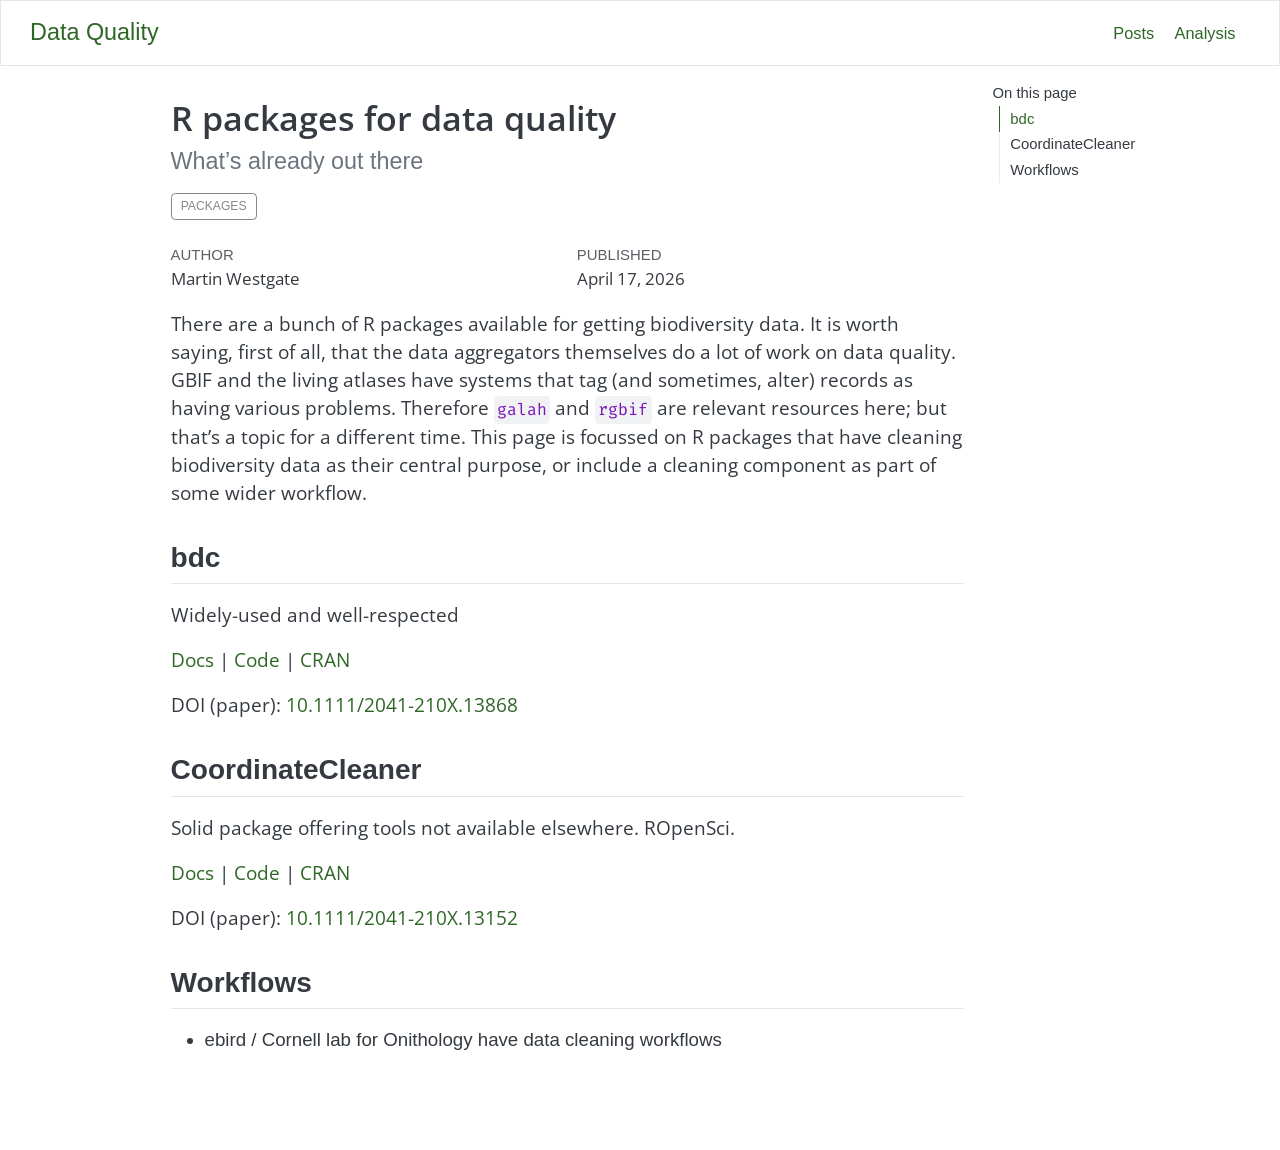
==== analysis/data-quality-r-packages/index.html @ 244849a9 "Built site for gh-pages" ====
<!DOCTYPE html>
<html xmlns="http://www.w3.org/1999/xhtml" lang="en" xml:lang="en"><head>

<meta charset="utf-8">
<meta name="generator" content="quarto-1.8.27">

<meta name="viewport" content="width=device-width, initial-scale=1.0, user-scalable=yes">

<meta name="author" content="Martin Westgate">
<meta name="dcterms.date" content="2026-04-17">

<title>R packages for data quality – Data Quality</title>
<style>
code{white-space: pre-wrap;}
span.smallcaps{font-variant: small-caps;}
div.columns{display: flex; gap: min(4vw, 1.5em);}
div.column{flex: auto; overflow-x: auto;}
div.hanging-indent{margin-left: 1.5em; text-indent: -1.5em;}
ul.task-list{list-style: none;}
ul.task-list li input[type="checkbox"] {
  width: 0.8em;
  margin: 0 0.8em 0.2em -1em; /* quarto-specific, see https://github.com/quarto-dev/quarto-cli/issues/4556 */ 
  vertical-align: middle;
}
</style>


<script src="../../site_libs/quarto-nav/quarto-nav.js"></script>
<script src="../../site_libs/quarto-nav/headroom.min.js"></script>
<script src="../../site_libs/clipboard/clipboard.min.js"></script>
<script src="../../site_libs/quarto-search/autocomplete.umd.js"></script>
<script src="../../site_libs/quarto-search/fuse.min.js"></script>
<script src="../../site_libs/quarto-search/quarto-search.js"></script>
<meta name="quarto:offset" content="../../">
<script src="../../site_libs/quarto-html/quarto.js" type="module"></script>
<script src="../../site_libs/quarto-html/tabsets/tabsets.js" type="module"></script>
<script src="../../site_libs/quarto-html/axe/axe-check.js" type="module"></script>
<script src="../../site_libs/quarto-html/popper.min.js"></script>
<script src="../../site_libs/quarto-html/tippy.umd.min.js"></script>
<script src="../../site_libs/quarto-html/anchor.min.js"></script>
<link href="../../site_libs/quarto-html/tippy.css" rel="stylesheet">
<link href="../../site_libs/quarto-html/quarto-syntax-highlighting-bdb51831f1e52aa75bd12c65dd591e3c.css" rel="stylesheet" id="quarto-text-highlighting-styles">
<script src="../../site_libs/bootstrap/bootstrap.min.js"></script>
<link href="../../site_libs/bootstrap/bootstrap-icons.css" rel="stylesheet">
<link href="../../site_libs/bootstrap/bootstrap-bdddb08377737889badc0b34869fa005.min.css" rel="stylesheet" append-hash="true" id="quarto-bootstrap" data-mode="light">
<script id="quarto-search-options" type="application/json">{
  "location": "navbar",
  "copy-button": false,
  "collapse-after": 3,
  "panel-placement": "end",
  "type": "overlay",
  "limit": 50,
  "keyboard-shortcut": [
    "f",
    "/",
    "s"
  ],
  "show-item-context": false,
  "language": {
    "search-no-results-text": "No results",
    "search-matching-documents-text": "matching documents",
    "search-copy-link-title": "Copy link to search",
    "search-hide-matches-text": "Hide additional matches",
    "search-more-match-text": "more match in this document",
    "search-more-matches-text": "more matches in this document",
    "search-clear-button-title": "Clear",
    "search-text-placeholder": "",
    "search-detached-cancel-button-title": "Cancel",
    "search-submit-button-title": "Submit",
    "search-label": "Search"
  }
}</script>


<link rel="stylesheet" href="../../styles.css">
</head>

<body class="nav-fixed quarto-light">

<div id="quarto-search-results"></div>
  <header id="quarto-header" class="headroom fixed-top">
    <nav class="navbar navbar-expand-lg " data-bs-theme="dark">
      <div class="navbar-container container-fluid">
      <div class="navbar-brand-container mx-auto">
    <a class="navbar-brand" href="../../index.html">
    <span class="navbar-title">Data Quality</span>
    </a>
  </div>
            <div id="quarto-search" class="" title="Search"></div>
          <button class="navbar-toggler" type="button" data-bs-toggle="collapse" data-bs-target="#navbarCollapse" aria-controls="navbarCollapse" role="menu" aria-expanded="false" aria-label="Toggle navigation" onclick="if (window.quartoToggleHeadroom) { window.quartoToggleHeadroom(); }">
  <span class="navbar-toggler-icon"></span>
</button>
          <div class="collapse navbar-collapse" id="navbarCollapse">
            <ul class="navbar-nav navbar-nav-scroll ms-auto">
  <li class="nav-item">
    <a class="nav-link" href="../../posts.html"> 
<span class="menu-text">Posts</span></a>
  </li>  
  <li class="nav-item">
    <a class="nav-link" href="../../analysis.html"> 
<span class="menu-text">Analysis</span></a>
  </li>  
</ul>
          </div> <!-- /navcollapse -->
            <div class="quarto-navbar-tools">
</div>
      </div> <!-- /container-fluid -->
    </nav>
</header>
<!-- content -->
<div id="quarto-content" class="quarto-container page-columns page-rows-contents page-layout-article page-navbar">
<!-- sidebar -->
<!-- margin-sidebar -->
    <div id="quarto-margin-sidebar" class="sidebar margin-sidebar">
        <nav id="TOC" role="doc-toc" class="toc-active">
    <h2 id="toc-title">On this page</h2>
   
  <ul>
  <li><a href="#bdc" id="toc-bdc" class="nav-link active" data-scroll-target="#bdc">bdc</a></li>
  <li><a href="#coordinatecleaner" id="toc-coordinatecleaner" class="nav-link" data-scroll-target="#coordinatecleaner">CoordinateCleaner</a></li>
  <li><a href="#workflows" id="toc-workflows" class="nav-link" data-scroll-target="#workflows">Workflows</a></li>
  </ul>
</nav>
    </div>
<!-- main -->
<main class="content" id="quarto-document-content">

<header id="title-block-header" class="quarto-title-block default">
<div class="quarto-title">
<h1 class="title">R packages for data quality</h1>
<p class="subtitle lead">What’s already out there</p>
  <div class="quarto-categories">
    <div class="quarto-category">packages</div>
  </div>
  </div>



<div class="quarto-title-meta">

    <div>
    <div class="quarto-title-meta-heading">Author</div>
    <div class="quarto-title-meta-contents">
             <p>Martin Westgate </p>
          </div>
  </div>
    
    <div>
    <div class="quarto-title-meta-heading">Published</div>
    <div class="quarto-title-meta-contents">
      <p class="date">April 17, 2026</p>
    </div>
  </div>
  
    
  </div>
  


</header>


<p>There are a bunch of R packages available for getting biodiversity data. It is worth saying, first of all, that the data aggregators themselves do a lot of work on data quality. GBIF and the living atlases have systems that tag (and sometimes, alter) records as having various problems. Therefore <code>galah</code> and <code>rgbif</code> are relevant resources here; but that’s a topic for a different time. This page is focussed on R packages that have cleaning biodiversity data as their central purpose, or include a cleaning component as part of some wider workflow.</p>
<section id="bdc" class="level2">
<h2 class="anchored" data-anchor-id="bdc">bdc</h2>
<p>Widely-used and well-respected</p>
<p><a href="https://brunobrr.github.io/bdc/index.html">Docs</a> | <a href="https://github.com/brunobrr/bdc/">Code</a> | <a href="https://cran.r-project.org/package=bdc">CRAN</a></p>
<p>DOI (paper): <a href="https://doi.org/10.1111/2041-210X.13868">10.1111/2041-210X.13868</a></p>
</section>
<section id="coordinatecleaner" class="level2">
<h2 class="anchored" data-anchor-id="coordinatecleaner">CoordinateCleaner</h2>
<p>Solid package offering tools not available elsewhere. ROpenSci.</p>
<p><a href="https://ropensci.github.io/CoordinateCleaner/index.html">Docs</a> | <a href="https://github.com/ropensci/CoordinateCleaner/">Code</a> | <a href="https://cloud.r-project.org/web/packages/CoordinateCleaner/index.html">CRAN</a></p>
<p>DOI (paper): <a href="https://doi.org/10.1111/2041-210X.13152">10.1111/2041-210X.13152</a></p>
</section>
<section id="workflows" class="level2">
<h2 class="anchored" data-anchor-id="workflows">Workflows</h2>
<ul>
<li>ebird / Cornell lab for Onithology have data cleaning workflows</li>
</ul>


</section>

</main> <!-- /main -->
<script id="quarto-html-after-body" type="application/javascript">
  window.document.addEventListener("DOMContentLoaded", function (event) {
    const icon = "";
    const anchorJS = new window.AnchorJS();
    anchorJS.options = {
      placement: 'right',
      icon: icon
    };
    anchorJS.add('.anchored');
    const isCodeAnnotation = (el) => {
      for (const clz of el.classList) {
        if (clz.startsWith('code-annotation-')) {                     
          return true;
        }
      }
      return false;
    }
    const onCopySuccess = function(e) {
      // button target
      const button = e.trigger;
      // don't keep focus
      button.blur();
      // flash "checked"
      button.classList.add('code-copy-button-checked');
      var currentTitle = button.getAttribute("title");
      button.setAttribute("title", "Copied!");
      let tooltip;
      if (window.bootstrap) {
        button.setAttribute("data-bs-toggle", "tooltip");
        button.setAttribute("data-bs-placement", "left");
        button.setAttribute("data-bs-title", "Copied!");
        tooltip = new bootstrap.Tooltip(button, 
          { trigger: "manual", 
            customClass: "code-copy-button-tooltip",
            offset: [0, -8]});
        tooltip.show();    
      }
      setTimeout(function() {
        if (tooltip) {
          tooltip.hide();
          button.removeAttribute("data-bs-title");
          button.removeAttribute("data-bs-toggle");
          button.removeAttribute("data-bs-placement");
        }
        button.setAttribute("title", currentTitle);
        button.classList.remove('code-copy-button-checked');
      }, 1000);
      // clear code selection
      e.clearSelection();
    }
    const getTextToCopy = function(trigger) {
      const outerScaffold = trigger.parentElement.cloneNode(true);
      const codeEl = outerScaffold.querySelector('code');
      for (const childEl of codeEl.children) {
        if (isCodeAnnotation(childEl)) {
          childEl.remove();
        }
      }
      return codeEl.innerText;
    }
    const clipboard = new window.ClipboardJS('.code-copy-button:not([data-in-quarto-modal])', {
      text: getTextToCopy
    });
    clipboard.on('success', onCopySuccess);
    if (window.document.getElementById('quarto-embedded-source-code-modal')) {
      const clipboardModal = new window.ClipboardJS('.code-copy-button[data-in-quarto-modal]', {
        text: getTextToCopy,
        container: window.document.getElementById('quarto-embedded-source-code-modal')
      });
      clipboardModal.on('success', onCopySuccess);
    }
      var localhostRegex = new RegExp(/^(?:http|https):\/\/localhost\:?[0-9]*\//);
      var mailtoRegex = new RegExp(/^mailto:/);
        var filterRegex = new RegExp('/' + window.location.host + '/');
      var isInternal = (href) => {
          return filterRegex.test(href) || localhostRegex.test(href) || mailtoRegex.test(href);
      }
      // Inspect non-navigation links and adorn them if external
     var links = window.document.querySelectorAll('a[href]:not(.nav-link):not(.navbar-brand):not(.toc-action):not(.sidebar-link):not(.sidebar-item-toggle):not(.pagination-link):not(.no-external):not([aria-hidden]):not(.dropdown-item):not(.quarto-navigation-tool):not(.about-link)');
      for (var i=0; i<links.length; i++) {
        const link = links[i];
        if (!isInternal(link.href)) {
          // undo the damage that might have been done by quarto-nav.js in the case of
          // links that we want to consider external
          if (link.dataset.originalHref !== undefined) {
            link.href = link.dataset.originalHref;
          }
        }
      }
    function tippyHover(el, contentFn, onTriggerFn, onUntriggerFn) {
      const config = {
        allowHTML: true,
        maxWidth: 500,
        delay: 100,
        arrow: false,
        appendTo: function(el) {
            return el.parentElement;
        },
        interactive: true,
        interactiveBorder: 10,
        theme: 'quarto',
        placement: 'bottom-start',
      };
      if (contentFn) {
        config.content = contentFn;
      }
      if (onTriggerFn) {
        config.onTrigger = onTriggerFn;
      }
      if (onUntriggerFn) {
        config.onUntrigger = onUntriggerFn;
      }
      window.tippy(el, config); 
    }
    const noterefs = window.document.querySelectorAll('a[role="doc-noteref"]');
    for (var i=0; i<noterefs.length; i++) {
      const ref = noterefs[i];
      tippyHover(ref, function() {
        // use id or data attribute instead here
        let href = ref.getAttribute('data-footnote-href') || ref.getAttribute('href');
        try { href = new URL(href).hash; } catch {}
        const id = href.replace(/^#\/?/, "");
        const note = window.document.getElementById(id);
        if (note) {
          return note.innerHTML;
        } else {
          return "";
        }
      });
    }
    const xrefs = window.document.querySelectorAll('a.quarto-xref');
    const processXRef = (id, note) => {
      // Strip column container classes
      const stripColumnClz = (el) => {
        el.classList.remove("page-full", "page-columns");
        if (el.children) {
          for (const child of el.children) {
            stripColumnClz(child);
          }
        }
      }
      stripColumnClz(note)
      if (id === null || id.startsWith('sec-')) {
        // Special case sections, only their first couple elements
        const container = document.createElement("div");
        if (note.children && note.children.length > 2) {
          container.appendChild(note.children[0].cloneNode(true));
          for (let i = 1; i < note.children.length; i++) {
            const child = note.children[i];
            if (child.tagName === "P" && child.innerText === "") {
              continue;
            } else {
              container.appendChild(child.cloneNode(true));
              break;
            }
          }
          if (window.Quarto?.typesetMath) {
            window.Quarto.typesetMath(container);
          }
          return container.innerHTML
        } else {
          if (window.Quarto?.typesetMath) {
            window.Quarto.typesetMath(note);
          }
          return note.innerHTML;
        }
      } else {
        // Remove any anchor links if they are present
        const anchorLink = note.querySelector('a.anchorjs-link');
        if (anchorLink) {
          anchorLink.remove();
        }
        if (window.Quarto?.typesetMath) {
          window.Quarto.typesetMath(note);
        }
        if (note.classList.contains("callout")) {
          return note.outerHTML;
        } else {
          return note.innerHTML;
        }
      }
    }
    for (var i=0; i<xrefs.length; i++) {
      const xref = xrefs[i];
      tippyHover(xref, undefined, function(instance) {
        instance.disable();
        let url = xref.getAttribute('href');
        let hash = undefined; 
        if (url.startsWith('#')) {
          hash = url;
        } else {
          try { hash = new URL(url).hash; } catch {}
        }
        if (hash) {
          const id = hash.replace(/^#\/?/, "");
          const note = window.document.getElementById(id);
          if (note !== null) {
            try {
              const html = processXRef(id, note.cloneNode(true));
              instance.setContent(html);
            } finally {
              instance.enable();
              instance.show();
            }
          } else {
            // See if we can fetch this
            fetch(url.split('#')[0])
            .then(res => res.text())
            .then(html => {
              const parser = new DOMParser();
              const htmlDoc = parser.parseFromString(html, "text/html");
              const note = htmlDoc.getElementById(id);
              if (note !== null) {
                const html = processXRef(id, note);
                instance.setContent(html);
              } 
            }).finally(() => {
              instance.enable();
              instance.show();
            });
          }
        } else {
          // See if we can fetch a full url (with no hash to target)
          // This is a special case and we should probably do some content thinning / targeting
          fetch(url)
          .then(res => res.text())
          .then(html => {
            const parser = new DOMParser();
            const htmlDoc = parser.parseFromString(html, "text/html");
            const note = htmlDoc.querySelector('main.content');
            if (note !== null) {
              // This should only happen for chapter cross references
              // (since there is no id in the URL)
              // remove the first header
              if (note.children.length > 0 && note.children[0].tagName === "HEADER") {
                note.children[0].remove();
              }
              const html = processXRef(null, note);
              instance.setContent(html);
            } 
          }).finally(() => {
            instance.enable();
            instance.show();
          });
        }
      }, function(instance) {
      });
    }
        let selectedAnnoteEl;
        const selectorForAnnotation = ( cell, annotation) => {
          let cellAttr = 'data-code-cell="' + cell + '"';
          let lineAttr = 'data-code-annotation="' +  annotation + '"';
          const selector = 'span[' + cellAttr + '][' + lineAttr + ']';
          return selector;
        }
        const selectCodeLines = (annoteEl) => {
          const doc = window.document;
          const targetCell = annoteEl.getAttribute("data-target-cell");
          const targetAnnotation = annoteEl.getAttribute("data-target-annotation");
          const annoteSpan = window.document.querySelector(selectorForAnnotation(targetCell, targetAnnotation));
          const lines = annoteSpan.getAttribute("data-code-lines").split(",");
          const lineIds = lines.map((line) => {
            return targetCell + "-" + line;
          })
          let top = null;
          let height = null;
          let parent = null;
          if (lineIds.length > 0) {
              //compute the position of the single el (top and bottom and make a div)
              const el = window.document.getElementById(lineIds[0]);
              top = el.offsetTop;
              height = el.offsetHeight;
              parent = el.parentElement.parentElement;
            if (lineIds.length > 1) {
              const lastEl = window.document.getElementById(lineIds[lineIds.length - 1]);
              const bottom = lastEl.offsetTop + lastEl.offsetHeight;
              height = bottom - top;
            }
            if (top !== null && height !== null && parent !== null) {
              // cook up a div (if necessary) and position it 
              let div = window.document.getElementById("code-annotation-line-highlight");
              if (div === null) {
                div = window.document.createElement("div");
                div.setAttribute("id", "code-annotation-line-highlight");
                div.style.position = 'absolute';
                parent.appendChild(div);
              }
              div.style.top = top - 2 + "px";
              div.style.height = height + 4 + "px";
              div.style.left = 0;
              let gutterDiv = window.document.getElementById("code-annotation-line-highlight-gutter");
              if (gutterDiv === null) {
                gutterDiv = window.document.createElement("div");
                gutterDiv.setAttribute("id", "code-annotation-line-highlight-gutter");
                gutterDiv.style.position = 'absolute';
                const codeCell = window.document.getElementById(targetCell);
                const gutter = codeCell.querySelector('.code-annotation-gutter');
                gutter.appendChild(gutterDiv);
              }
              gutterDiv.style.top = top - 2 + "px";
              gutterDiv.style.height = height + 4 + "px";
            }
            selectedAnnoteEl = annoteEl;
          }
        };
        const unselectCodeLines = () => {
          const elementsIds = ["code-annotation-line-highlight", "code-annotation-line-highlight-gutter"];
          elementsIds.forEach((elId) => {
            const div = window.document.getElementById(elId);
            if (div) {
              div.remove();
            }
          });
          selectedAnnoteEl = undefined;
        };
          // Handle positioning of the toggle
      window.addEventListener(
        "resize",
        throttle(() => {
          elRect = undefined;
          if (selectedAnnoteEl) {
            selectCodeLines(selectedAnnoteEl);
          }
        }, 10)
      );
      function throttle(fn, ms) {
      let throttle = false;
      let timer;
        return (...args) => {
          if(!throttle) { // first call gets through
              fn.apply(this, args);
              throttle = true;
          } else { // all the others get throttled
              if(timer) clearTimeout(timer); // cancel #2
              timer = setTimeout(() => {
                fn.apply(this, args);
                timer = throttle = false;
              }, ms);
          }
        };
      }
        // Attach click handler to the DT
        const annoteDls = window.document.querySelectorAll('dt[data-target-cell]');
        for (const annoteDlNode of annoteDls) {
          annoteDlNode.addEventListener('click', (event) => {
            const clickedEl = event.target;
            if (clickedEl !== selectedAnnoteEl) {
              unselectCodeLines();
              const activeEl = window.document.querySelector('dt[data-target-cell].code-annotation-active');
              if (activeEl) {
                activeEl.classList.remove('code-annotation-active');
              }
              selectCodeLines(clickedEl);
              clickedEl.classList.add('code-annotation-active');
            } else {
              // Unselect the line
              unselectCodeLines();
              clickedEl.classList.remove('code-annotation-active');
            }
          });
        }
    const findCites = (el) => {
      const parentEl = el.parentElement;
      if (parentEl) {
        const cites = parentEl.dataset.cites;
        if (cites) {
          return {
            el,
            cites: cites.split(' ')
          };
        } else {
          return findCites(el.parentElement)
        }
      } else {
        return undefined;
      }
    };
    var bibliorefs = window.document.querySelectorAll('a[role="doc-biblioref"]');
    for (var i=0; i<bibliorefs.length; i++) {
      const ref = bibliorefs[i];
      const citeInfo = findCites(ref);
      if (citeInfo) {
        tippyHover(citeInfo.el, function() {
          var popup = window.document.createElement('div');
          citeInfo.cites.forEach(function(cite) {
            var citeDiv = window.document.createElement('div');
            citeDiv.classList.add('hanging-indent');
            citeDiv.classList.add('csl-entry');
            var biblioDiv = window.document.getElementById('ref-' + cite);
            if (biblioDiv) {
              citeDiv.innerHTML = biblioDiv.innerHTML;
            }
            popup.appendChild(citeDiv);
          });
          return popup.innerHTML;
        });
      }
    }
  });
  </script>
</div> <!-- /content -->




</body></html>
---- site_libs/quarto-html/tippy.css ----
.tippy-box[data-animation=fade][data-state=hidden]{opacity:0}[data-tippy-root]{max-width:calc(100vw - 10px)}.tippy-box{position:relative;background-color:#333;color:#fff;border-radius:4px;font-size:14px;line-height:1.4;white-space:normal;outline:0;transition-property:transform,visibility,opacity}.tippy-box[data-placement^=top]>.tippy-arrow{bottom:0}.tippy-box[data-placement^=top]>.tippy-arrow:before{bottom:-7px;left:0;border-width:8px 8px 0;border-top-color:initial;transform-origin:center top}.tippy-box[data-placement^=bottom]>.tippy-arrow{top:0}.tippy-box[data-placement^=bottom]>.tippy-arrow:before{top:-7px;left:0;border-width:0 8px 8px;border-bottom-color:initial;transform-origin:center bottom}.tippy-box[data-placement^=left]>.tippy-arrow{right:0}.tippy-box[data-placement^=left]>.tippy-arrow:before{border-width:8px 0 8px 8px;border-left-color:initial;right:-7px;transform-origin:center left}.tippy-box[data-placement^=right]>.tippy-arrow{left:0}.tippy-box[data-placement^=right]>.tippy-arrow:before{left:-7px;border-width:8px 8px 8px 0;border-right-color:initial;transform-origin:center right}.tippy-box[data-inertia][data-state=visible]{transition-timing-function:cubic-bezier(.54,1.5,.38,1.11)}.tippy-arrow{width:16px;height:16px;color:#333}.tippy-arrow:before{content:"";position:absolute;border-color:transparent;border-style:solid}.tippy-content{position:relative;padding:5px 9px;z-index:1}
---- site_libs/quarto-html/quarto-syntax-highlighting-bdb51831f1e52aa75bd12c65dd591e3c.css ----
/* quarto syntax highlight colors */
:root {
  --quarto-hl-ot-color: #003B4F;
  --quarto-hl-at-color: #657422;
  --quarto-hl-ss-color: #20794D;
  --quarto-hl-an-color: #5E5E5E;
  --quarto-hl-fu-color: #4758AB;
  --quarto-hl-st-color: #20794D;
  --quarto-hl-cf-color: #003B4F;
  --quarto-hl-op-color: #5E5E5E;
  --quarto-hl-er-color: #AD0000;
  --quarto-hl-bn-color: #AD0000;
  --quarto-hl-al-color: #AD0000;
  --quarto-hl-va-color: #111111;
  --quarto-hl-bu-color: inherit;
  --quarto-hl-ex-color: inherit;
  --quarto-hl-pp-color: #AD0000;
  --quarto-hl-in-color: #5E5E5E;
  --quarto-hl-vs-color: #20794D;
  --quarto-hl-wa-color: #5E5E5E;
  --quarto-hl-do-color: #5E5E5E;
  --quarto-hl-im-color: #00769E;
  --quarto-hl-ch-color: #20794D;
  --quarto-hl-dt-color: #AD0000;
  --quarto-hl-fl-color: #AD0000;
  --quarto-hl-co-color: #5E5E5E;
  --quarto-hl-cv-color: #5E5E5E;
  --quarto-hl-cn-color: #8f5902;
  --quarto-hl-sc-color: #5E5E5E;
  --quarto-hl-dv-color: #AD0000;
  --quarto-hl-kw-color: #003B4F;
}

/* other quarto variables */
:root {
  --quarto-font-monospace: "Fira Code", monospace;
}

/* syntax highlight based on Pandoc's rules */
pre > code.sourceCode > span {
  color: #003B4F;
}

code.sourceCode > span {
  color: #003B4F;
}

div.sourceCode,
div.sourceCode pre.sourceCode {
  color: #003B4F;
}

/* Normal */
code span {
  color: #003B4F;
}

/* Alert */
code span.al {
  color: #AD0000;
  font-style: inherit;
}

/* Annotation */
code span.an {
  color: #5E5E5E;
  font-style: inherit;
}

/* Attribute */
code span.at {
  color: #657422;
  font-style: inherit;
}

/* BaseN */
code span.bn {
  color: #AD0000;
  font-style: inherit;
}

/* BuiltIn */
code span.bu {
  font-style: inherit;
}

/* ControlFlow */
code span.cf {
  color: #003B4F;
  font-weight: bold;
  font-style: inherit;
}

/* Char */
code span.ch {
  color: #20794D;
  font-style: inherit;
}

/* Constant */
code span.cn {
  color: #8f5902;
  font-style: inherit;
}

/* Comment */
code span.co {
  color: #5E5E5E;
  font-style: inherit;
}

/* CommentVar */
code span.cv {
  color: #5E5E5E;
  font-style: italic;
}

/* Documentation */
code span.do {
  color: #5E5E5E;
  font-style: italic;
}

/* DataType */
code span.dt {
  color: #AD0000;
  font-style: inherit;
}

/* DecVal */
code span.dv {
  color: #AD0000;
  font-style: inherit;
}

/* Error */
code span.er {
  color: #AD0000;
  font-style: inherit;
}

/* Extension */
code span.ex {
  font-style: inherit;
}

/* Float */
code span.fl {
  color: #AD0000;
  font-style: inherit;
}

/* Function */
code span.fu {
  color: #4758AB;
  font-style: inherit;
}

/* Import */
code span.im {
  color: #00769E;
  font-style: inherit;
}

/* Information */
code span.in {
  color: #5E5E5E;
  font-style: inherit;
}

/* Keyword */
code span.kw {
  color: #003B4F;
  font-weight: bold;
  font-style: inherit;
}

/* Operator */
code span.op {
  color: #5E5E5E;
  font-style: inherit;
}

/* Other */
code span.ot {
  color: #003B4F;
  font-style: inherit;
}

/* Preprocessor */
code span.pp {
  color: #AD0000;
  font-style: inherit;
}

/* SpecialChar */
code span.sc {
  color: #5E5E5E;
  font-style: inherit;
}

/* SpecialString */
code span.ss {
  color: #20794D;
  font-style: inherit;
}

/* String */
code span.st {
  color: #20794D;
  font-style: inherit;
}

/* Variable */
code span.va {
  color: #111111;
  font-style: inherit;
}

/* VerbatimString */
code span.vs {
  color: #20794D;
  font-style: inherit;
}

/* Warning */
code span.wa {
  color: #5E5E5E;
  font-style: italic;
}

.prevent-inlining {
  content: "</";
}

/*# sourceMappingURL=5b5e0f43efbc44e74079ea0d56007dfc.css.map */
---- styles.css ----
.hex {
    width: 200px
}

.smallhex {
    width: 100px;
    margin-right: 25px;
}

.interviewer {
    margin-top: 40px;
    margin-bottom: 10px;
    color: #4a4a4a;
    font-weight: bold;
}

.figure {
   margin-top: 40px;
   margin-bottom: 40px;
   text-align: center;
   border-radius: 20px;
}

.img-rounded {
  border-radius: 20px;
  border: 3px solid #434343;
}

.thumbnail-image {
  border-radius: 20px;
  border: 3px solid #434343; 
}
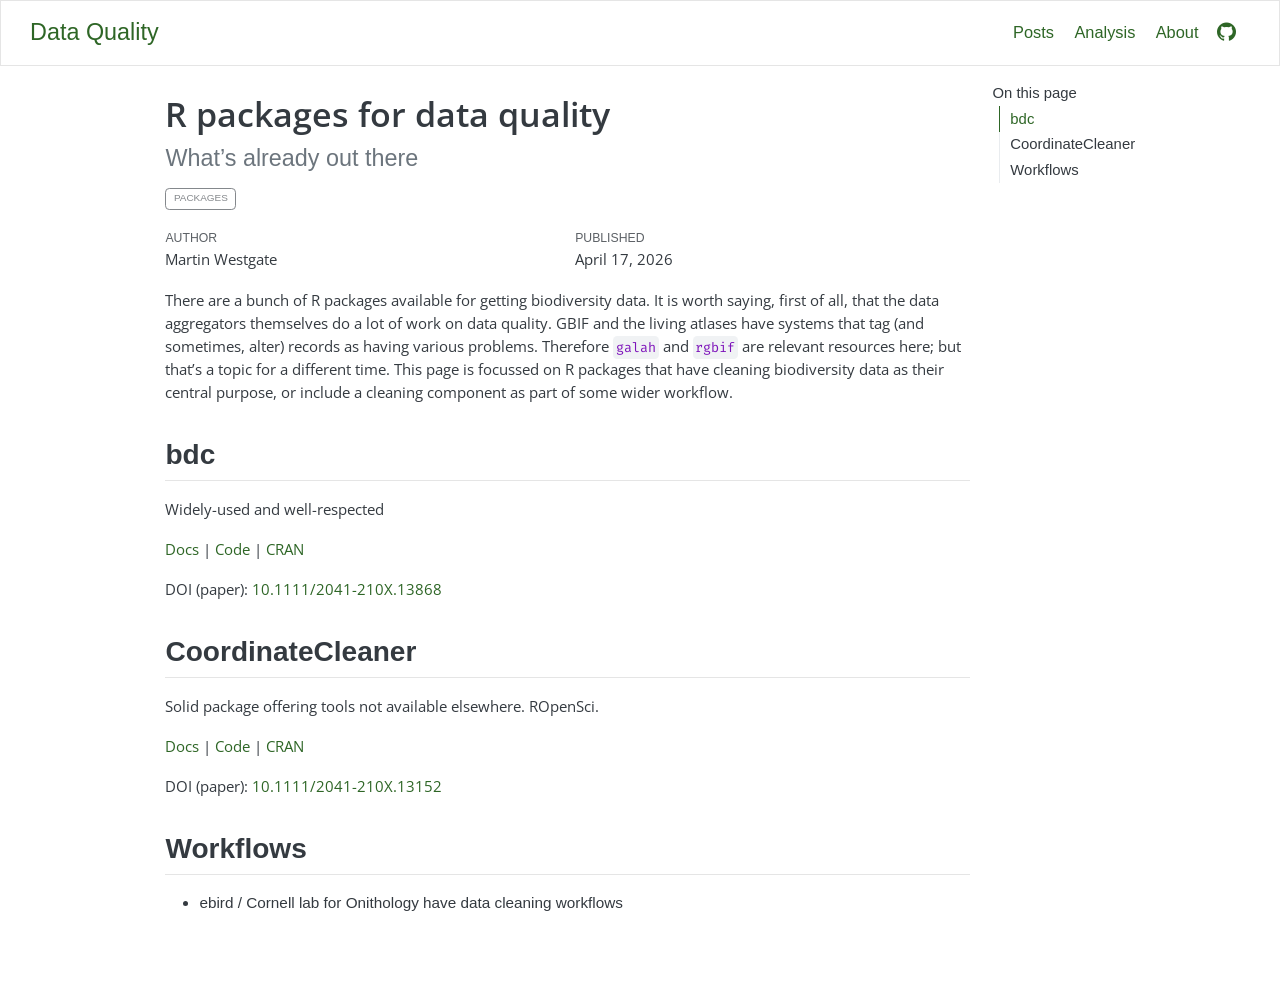
==== commit 07477f4d: "Built site for gh-pages" ====
--- a/analysis/data-quality-r-packages/index.html
+++ b/analysis/data-quality-r-packages/index.html
@@ -42,7 +42,7 @@
 <link href="../../site_libs/quarto-html/quarto-syntax-highlighting-bdb51831f1e52aa75bd12c65dd591e3c.css" rel="stylesheet" id="quarto-text-highlighting-styles">
 <script src="../../site_libs/bootstrap/bootstrap.min.js"></script>
 <link href="../../site_libs/bootstrap/bootstrap-icons.css" rel="stylesheet">
-<link href="../../site_libs/bootstrap/bootstrap-bdddb08377737889badc0b34869fa005.min.css" rel="stylesheet" append-hash="true" id="quarto-bootstrap" data-mode="light">
+<link href="../../site_libs/bootstrap/bootstrap-2852815ecbf3f4a86dd90ea53e1353f5.min.css" rel="stylesheet" append-hash="true" id="quarto-bootstrap" data-mode="light">
 <script id="quarto-search-options" type="application/json">{
   "location": "navbar",
   "copy-button": false,
@@ -100,6 +100,15 @@
     <a class="nav-link" href="../../analysis.html"> 
 <span class="menu-text">Analysis</span></a>
   </li>  
+  <li class="nav-item">
+    <a class="nav-link" href="https://martinwestgate.com/"> 
+<span class="menu-text">About</span></a>
+  </li>  
+  <li class="nav-item compact">
+    <a class="nav-link" href="https://github.com/mjwestgate/dataquality"> <i class="bi bi-github" role="img">
+</i> 
+<span class="menu-text"></span></a>
+  </li>  
 </ul>
           </div> <!-- /navcollapse -->
             <div class="quarto-navbar-tools">
@@ -256,7 +265,7 @@
     }
       var localhostRegex = new RegExp(/^(?:http|https):\/\/localhost\:?[0-9]*\//);
       var mailtoRegex = new RegExp(/^mailto:/);
-        var filterRegex = new RegExp('/' + window.location.host + '/');
+        var filterRegex = new RegExp("https:\/\/mjwestgate\.github\.io\/dataquality\/");
       var isInternal = (href) => {
           return filterRegex.test(href) || localhostRegex.test(href) || mailtoRegex.test(href);
       }
--- a/styles.css
+++ b/styles.css
@@ -27,6 +27,13 @@
 }
 
 .thumbnail-image {
+  height: 200px;
   border-radius: 20px;
   border: 3px solid #434343; 
+  margin-bottom: 20px;
+}
+
+:root, [data-bs-theme=light] {
+  --bs-body-font-size: 0.9rem;
+  --bs-body-line-height: 1.5;
 }
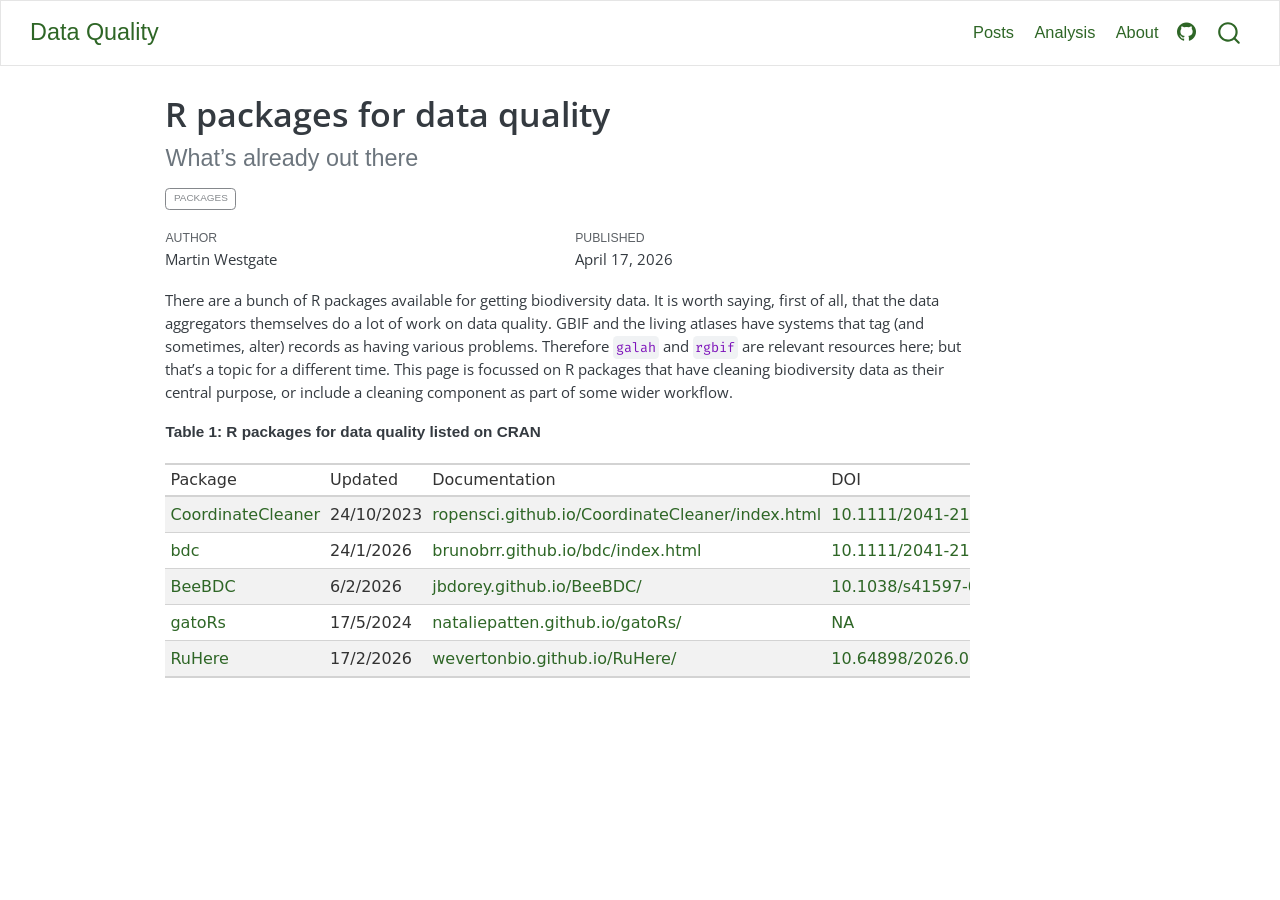
==== commit cc7b6a4a: "Built site for gh-pages" ====
--- a/analysis/data-quality-r-packages/index.html
+++ b/analysis/data-quality-r-packages/index.html
@@ -2,7 +2,7 @@
 <html xmlns="http://www.w3.org/1999/xhtml" lang="en" xml:lang="en"><head>
 
 <meta charset="utf-8">
-<meta name="generator" content="quarto-1.8.27">
+<meta name="generator" content="quarto-1.9.37">
 
 <meta name="viewport" content="width=device-width, initial-scale=1.0, user-scalable=yes">
 
@@ -11,6 +11,9 @@
 
 <title>R packages for data quality – Data Quality</title>
 <style>
+/* Default styles provided by pandoc.
+** See https://pandoc.org/MANUAL.html#variables-for-html for config info.
+*/
 code{white-space: pre-wrap;}
 span.smallcaps{font-variant: small-caps;}
 div.columns{display: flex; gap: min(4vw, 1.5em);}
@@ -34,15 +37,14 @@
 <meta name="quarto:offset" content="../../">
 <script src="../../site_libs/quarto-html/quarto.js" type="module"></script>
 <script src="../../site_libs/quarto-html/tabsets/tabsets.js" type="module"></script>
-<script src="../../site_libs/quarto-html/axe/axe-check.js" type="module"></script>
 <script src="../../site_libs/quarto-html/popper.min.js"></script>
 <script src="../../site_libs/quarto-html/tippy.umd.min.js"></script>
 <script src="../../site_libs/quarto-html/anchor.min.js"></script>
 <link href="../../site_libs/quarto-html/tippy.css" rel="stylesheet">
-<link href="../../site_libs/quarto-html/quarto-syntax-highlighting-bdb51831f1e52aa75bd12c65dd591e3c.css" rel="stylesheet" id="quarto-text-highlighting-styles">
+<link href="../../site_libs/quarto-html/quarto-syntax-highlighting-8f68c619070a9997a612f17db9fc177b.css" rel="stylesheet" id="quarto-text-highlighting-styles">
 <script src="../../site_libs/bootstrap/bootstrap.min.js"></script>
 <link href="../../site_libs/bootstrap/bootstrap-icons.css" rel="stylesheet">
-<link href="../../site_libs/bootstrap/bootstrap-2852815ecbf3f4a86dd90ea53e1353f5.min.css" rel="stylesheet" append-hash="true" id="quarto-bootstrap" data-mode="light">
+<link href="../../site_libs/bootstrap/bootstrap-f8e1a1ed485a4c60c1a4111a4a3a3ccb.min.css" rel="stylesheet" append-hash="true" id="quarto-bootstrap" data-mode="light">
 <script id="quarto-search-options" type="application/json">{
   "location": "navbar",
   "copy-button": false,
@@ -120,16 +122,8 @@
 <div id="quarto-content" class="quarto-container page-columns page-rows-contents page-layout-article page-navbar">
 <!-- sidebar -->
 <!-- margin-sidebar -->
-    <div id="quarto-margin-sidebar" class="sidebar margin-sidebar">
-        <nav id="TOC" role="doc-toc" class="toc-active">
-    <h2 id="toc-title">On this page</h2>
-   
-  <ul>
-  <li><a href="#bdc" id="toc-bdc" class="nav-link active" data-scroll-target="#bdc">bdc</a></li>
-  <li><a href="#coordinatecleaner" id="toc-coordinatecleaner" class="nav-link" data-scroll-target="#coordinatecleaner">CoordinateCleaner</a></li>
-  <li><a href="#workflows" id="toc-workflows" class="nav-link" data-scroll-target="#workflows">Workflows</a></li>
-  </ul>
-</nav>
+    <div id="quarto-margin-sidebar" class="sidebar margin-sidebar zindex-bottom">
+        
     </div>
 <!-- main -->
 <main class="content" id="quarto-document-content">
@@ -170,26 +164,509 @@
 
 
 <p>There are a bunch of R packages available for getting biodiversity data. It is worth saying, first of all, that the data aggregators themselves do a lot of work on data quality. GBIF and the living atlases have systems that tag (and sometimes, alter) records as having various problems. Therefore <code>galah</code> and <code>rgbif</code> are relevant resources here; but that’s a topic for a different time. This page is focussed on R packages that have cleaning biodiversity data as their central purpose, or include a cleaning component as part of some wider workflow.</p>
-<section id="bdc" class="level2">
-<h2 class="anchored" data-anchor-id="bdc">bdc</h2>
-<p>Widely-used and well-respected</p>
-<p><a href="https://brunobrr.github.io/bdc/index.html">Docs</a> | <a href="https://github.com/brunobrr/bdc/">Code</a> | <a href="https://cran.r-project.org/package=bdc">CRAN</a></p>
-<p>DOI (paper): <a href="https://doi.org/10.1111/2041-210X.13868">10.1111/2041-210X.13868</a></p>
-</section>
-<section id="coordinatecleaner" class="level2">
-<h2 class="anchored" data-anchor-id="coordinatecleaner">CoordinateCleaner</h2>
-<p>Solid package offering tools not available elsewhere. ROpenSci.</p>
-<p><a href="https://ropensci.github.io/CoordinateCleaner/index.html">Docs</a> | <a href="https://github.com/ropensci/CoordinateCleaner/">Code</a> | <a href="https://cloud.r-project.org/web/packages/CoordinateCleaner/index.html">CRAN</a></p>
-<p>DOI (paper): <a href="https://doi.org/10.1111/2041-210X.13152">10.1111/2041-210X.13152</a></p>
-</section>
-<section id="workflows" class="level2">
-<h2 class="anchored" data-anchor-id="workflows">Workflows</h2>
-<ul>
-<li>ebird / Cornell lab for Onithology have data cleaning workflows</li>
-</ul>
-
-
-</section>
+<div class="cell">
+<div class="cell-output-display">
+<strong>Table 1: R packages for data quality listed on CRAN</strong>
+</div>
+<div class="cell-output-display">
+<div id="adqcsqafmw" style="padding-left:0px;padding-right:0px;padding-top:10px;padding-bottom:10px;overflow-x:auto;overflow-y:auto;width:auto;height:auto;">
+<style>#adqcsqafmw table {
+  font-family: system-ui, 'Segoe UI', Roboto, Helvetica, Arial, sans-serif, 'Apple Color Emoji', 'Segoe UI Emoji', 'Segoe UI Symbol', 'Noto Color Emoji';
+  -webkit-font-smoothing: antialiased;
+  -moz-osx-font-smoothing: grayscale;
+}
+
+#adqcsqafmw thead, #adqcsqafmw tbody, #adqcsqafmw tfoot, #adqcsqafmw tr, #adqcsqafmw td, #adqcsqafmw th {
+  border-style: none;
+}
+
+#adqcsqafmw p {
+  margin: 0;
+  padding: 0;
+}
+
+#adqcsqafmw .gt_table {
+  display: table;
+  border-collapse: collapse;
+  line-height: normal;
+  margin-left: auto;
+  margin-right: auto;
+  color: #333333;
+  font-size: 16px;
+  font-weight: normal;
+  font-style: normal;
+  background-color: #FFFFFF;
+  width: auto;
+  border-top-style: solid;
+  border-top-width: 2px;
+  border-top-color: #A8A8A8;
+  border-right-style: none;
+  border-right-width: 2px;
+  border-right-color: #D3D3D3;
+  border-bottom-style: solid;
+  border-bottom-width: 2px;
+  border-bottom-color: #A8A8A8;
+  border-left-style: none;
+  border-left-width: 2px;
+  border-left-color: #D3D3D3;
+}
+
+#adqcsqafmw .gt_caption {
+  padding-top: 4px;
+  padding-bottom: 4px;
+}
+
+#adqcsqafmw .gt_title {
+  color: #333333;
+  font-size: 125%;
+  font-weight: initial;
+  padding-top: 4px;
+  padding-bottom: 4px;
+  padding-left: 5px;
+  padding-right: 5px;
+  border-bottom-color: #FFFFFF;
+  border-bottom-width: 0;
+}
+
+#adqcsqafmw .gt_subtitle {
+  color: #333333;
+  font-size: 85%;
+  font-weight: initial;
+  padding-top: 3px;
+  padding-bottom: 5px;
+  padding-left: 5px;
+  padding-right: 5px;
+  border-top-color: #FFFFFF;
+  border-top-width: 0;
+}
+
+#adqcsqafmw .gt_heading {
+  background-color: #FFFFFF;
+  text-align: center;
+  border-bottom-color: #FFFFFF;
+  border-left-style: none;
+  border-left-width: 1px;
+  border-left-color: #D3D3D3;
+  border-right-style: none;
+  border-right-width: 1px;
+  border-right-color: #D3D3D3;
+}
+
+#adqcsqafmw .gt_bottom_border {
+  border-bottom-style: solid;
+  border-bottom-width: 2px;
+  border-bottom-color: #D3D3D3;
+}
+
+#adqcsqafmw .gt_col_headings {
+  border-top-style: solid;
+  border-top-width: 2px;
+  border-top-color: #D3D3D3;
+  border-bottom-style: solid;
+  border-bottom-width: 2px;
+  border-bottom-color: #D3D3D3;
+  border-left-style: none;
+  border-left-width: 1px;
+  border-left-color: #D3D3D3;
+  border-right-style: none;
+  border-right-width: 1px;
+  border-right-color: #D3D3D3;
+}
+
+#adqcsqafmw .gt_col_heading {
+  color: #333333;
+  background-color: #FFFFFF;
+  font-size: 100%;
+  font-weight: normal;
+  text-transform: inherit;
+  border-left-style: none;
+  border-left-width: 1px;
+  border-left-color: #D3D3D3;
+  border-right-style: none;
+  border-right-width: 1px;
+  border-right-color: #D3D3D3;
+  vertical-align: bottom;
+  padding-top: 5px;
+  padding-bottom: 6px;
+  padding-left: 5px;
+  padding-right: 5px;
+  overflow-x: hidden;
+}
+
+#adqcsqafmw .gt_column_spanner_outer {
+  color: #333333;
+  background-color: #FFFFFF;
+  font-size: 100%;
+  font-weight: normal;
+  text-transform: inherit;
+  padding-top: 0;
+  padding-bottom: 0;
+  padding-left: 4px;
+  padding-right: 4px;
+}
+
+#adqcsqafmw .gt_column_spanner_outer:first-child {
+  padding-left: 0;
+}
+
+#adqcsqafmw .gt_column_spanner_outer:last-child {
+  padding-right: 0;
+}
+
+#adqcsqafmw .gt_column_spanner {
+  border-bottom-style: solid;
+  border-bottom-width: 2px;
+  border-bottom-color: #D3D3D3;
+  vertical-align: bottom;
+  padding-top: 5px;
+  padding-bottom: 5px;
+  overflow-x: hidden;
+  display: inline-block;
+  width: 100%;
+}
+
+#adqcsqafmw .gt_spanner_row {
+  border-bottom-style: hidden;
+}
+
+#adqcsqafmw .gt_group_heading {
+  padding-top: 8px;
+  padding-bottom: 8px;
+  padding-left: 5px;
+  padding-right: 5px;
+  color: #333333;
+  background-color: #FFFFFF;
+  font-size: 100%;
+  font-weight: initial;
+  text-transform: inherit;
+  border-top-style: solid;
+  border-top-width: 2px;
+  border-top-color: #D3D3D3;
+  border-bottom-style: solid;
+  border-bottom-width: 2px;
+  border-bottom-color: #D3D3D3;
+  border-left-style: none;
+  border-left-width: 1px;
+  border-left-color: #D3D3D3;
+  border-right-style: none;
+  border-right-width: 1px;
+  border-right-color: #D3D3D3;
+  vertical-align: middle;
+  text-align: left;
+}
+
+#adqcsqafmw .gt_empty_group_heading {
+  padding: 0.5px;
+  color: #333333;
+  background-color: #FFFFFF;
+  font-size: 100%;
+  font-weight: initial;
+  border-top-style: solid;
+  border-top-width: 2px;
+  border-top-color: #D3D3D3;
+  border-bottom-style: solid;
+  border-bottom-width: 2px;
+  border-bottom-color: #D3D3D3;
+  vertical-align: middle;
+}
+
+#adqcsqafmw .gt_from_md > :first-child {
+  margin-top: 0;
+}
+
+#adqcsqafmw .gt_from_md > :last-child {
+  margin-bottom: 0;
+}
+
+#adqcsqafmw .gt_row {
+  padding-top: 8px;
+  padding-bottom: 8px;
+  padding-left: 5px;
+  padding-right: 5px;
+  margin: 10px;
+  border-top-style: solid;
+  border-top-width: 1px;
+  border-top-color: #D3D3D3;
+  border-left-style: none;
+  border-left-width: 1px;
+  border-left-color: #D3D3D3;
+  border-right-style: none;
+  border-right-width: 1px;
+  border-right-color: #D3D3D3;
+  vertical-align: middle;
+  overflow-x: hidden;
+}
+
+#adqcsqafmw .gt_stub {
+  color: #333333;
+  background-color: #FFFFFF;
+  font-size: 100%;
+  font-weight: initial;
+  text-transform: inherit;
+  border-right-style: solid;
+  border-right-width: 2px;
+  border-right-color: #D3D3D3;
+  padding-left: 5px;
+  padding-right: 5px;
+}
+
+#adqcsqafmw .gt_stub_row_group {
+  color: #333333;
+  background-color: #FFFFFF;
+  font-size: 100%;
+  font-weight: initial;
+  text-transform: inherit;
+  border-right-style: solid;
+  border-right-width: 2px;
+  border-right-color: #D3D3D3;
+  padding-left: 5px;
+  padding-right: 5px;
+  vertical-align: top;
+}
+
+#adqcsqafmw .gt_row_group_first td {
+  border-top-width: 2px;
+}
+
+#adqcsqafmw .gt_row_group_first th {
+  border-top-width: 2px;
+}
+
+#adqcsqafmw .gt_summary_row {
+  color: #333333;
+  background-color: #FFFFFF;
+  text-transform: inherit;
+  padding-top: 8px;
+  padding-bottom: 8px;
+  padding-left: 5px;
+  padding-right: 5px;
+}
+
+#adqcsqafmw .gt_first_summary_row {
+  border-top-style: solid;
+  border-top-color: #D3D3D3;
+}
+
+#adqcsqafmw .gt_first_summary_row.thick {
+  border-top-width: 2px;
+}
+
+#adqcsqafmw .gt_last_summary_row {
+  padding-top: 8px;
+  padding-bottom: 8px;
+  padding-left: 5px;
+  padding-right: 5px;
+  border-bottom-style: solid;
+  border-bottom-width: 2px;
+  border-bottom-color: #D3D3D3;
+}
+
+#adqcsqafmw .gt_grand_summary_row {
+  color: #333333;
+  background-color: #FFFFFF;
+  text-transform: inherit;
+  padding-top: 8px;
+  padding-bottom: 8px;
+  padding-left: 5px;
+  padding-right: 5px;
+}
+
+#adqcsqafmw .gt_first_grand_summary_row {
+  padding-top: 8px;
+  padding-bottom: 8px;
+  padding-left: 5px;
+  padding-right: 5px;
+  border-top-style: double;
+  border-top-width: 6px;
+  border-top-color: #D3D3D3;
+}
+
+#adqcsqafmw .gt_last_grand_summary_row_top {
+  padding-top: 8px;
+  padding-bottom: 8px;
+  padding-left: 5px;
+  padding-right: 5px;
+  border-bottom-style: double;
+  border-bottom-width: 6px;
+  border-bottom-color: #D3D3D3;
+}
+
+#adqcsqafmw .gt_striped {
+  background-color: rgba(128, 128, 128, 0.05);
+}
+
+#adqcsqafmw .gt_table_body {
+  border-top-style: solid;
+  border-top-width: 2px;
+  border-top-color: #D3D3D3;
+  border-bottom-style: solid;
+  border-bottom-width: 2px;
+  border-bottom-color: #D3D3D3;
+}
+
+#adqcsqafmw .gt_footnotes {
+  color: #333333;
+  background-color: #FFFFFF;
+  border-bottom-style: none;
+  border-bottom-width: 2px;
+  border-bottom-color: #D3D3D3;
+  border-left-style: none;
+  border-left-width: 2px;
+  border-left-color: #D3D3D3;
+  border-right-style: none;
+  border-right-width: 2px;
+  border-right-color: #D3D3D3;
+}
+
+#adqcsqafmw .gt_footnote {
+  margin: 0px;
+  font-size: 90%;
+  padding-top: 4px;
+  padding-bottom: 4px;
+  padding-left: 5px;
+  padding-right: 5px;
+}
+
+#adqcsqafmw .gt_sourcenotes {
+  color: #333333;
+  background-color: #FFFFFF;
+  border-bottom-style: none;
+  border-bottom-width: 2px;
+  border-bottom-color: #D3D3D3;
+  border-left-style: none;
+  border-left-width: 2px;
+  border-left-color: #D3D3D3;
+  border-right-style: none;
+  border-right-width: 2px;
+  border-right-color: #D3D3D3;
+}
+
+#adqcsqafmw .gt_sourcenote {
+  font-size: 90%;
+  padding-top: 4px;
+  padding-bottom: 4px;
+  padding-left: 5px;
+  padding-right: 5px;
+}
+
+#adqcsqafmw .gt_left {
+  text-align: left;
+}
+
+#adqcsqafmw .gt_center {
+  text-align: center;
+}
+
+#adqcsqafmw .gt_right {
+  text-align: right;
+  font-variant-numeric: tabular-nums;
+}
+
+#adqcsqafmw .gt_font_normal {
+  font-weight: normal;
+}
+
+#adqcsqafmw .gt_font_bold {
+  font-weight: bold;
+}
+
+#adqcsqafmw .gt_font_italic {
+  font-style: italic;
+}
+
+#adqcsqafmw .gt_super {
+  font-size: 65%;
+}
+
+#adqcsqafmw .gt_footnote_marks {
+  font-size: 75%;
+  vertical-align: 0.4em;
+  position: initial;
+}
+
+#adqcsqafmw .gt_asterisk {
+  font-size: 100%;
+  vertical-align: 0;
+}
+
+#adqcsqafmw .gt_indent_1 {
+  text-indent: 5px;
+}
+
+#adqcsqafmw .gt_indent_2 {
+  text-indent: 10px;
+}
+
+#adqcsqafmw .gt_indent_3 {
+  text-indent: 15px;
+}
+
+#adqcsqafmw .gt_indent_4 {
+  text-indent: 20px;
+}
+
+#adqcsqafmw .gt_indent_5 {
+  text-indent: 25px;
+}
+
+#adqcsqafmw .katex-display {
+  display: inline-flex !important;
+  margin-bottom: 0.75em !important;
+}
+
+#adqcsqafmw div.Reactable > div.rt-table > div.rt-thead > div.rt-tr.rt-tr-group-header > div.rt-th-group:after {
+  height: 0px !important;
+}
+</style>
+
+<table class="gt_table caption-top table table-sm table-striped small" data-quarto-bootstrap="false">
+<thead>
+<tr class="gt_col_headings header">
+<th id="name_url" class="gt_col_heading gt_columns_bottom_border gt_left" data-quarto-table-cell-role="th" scope="col">Package</th>
+<th id="date_updated" class="gt_col_heading gt_columns_bottom_border gt_left" data-quarto-table-cell-role="th" scope="col">Updated</th>
+<th id="docs" class="gt_col_heading gt_columns_bottom_border gt_left" data-quarto-table-cell-role="th" scope="col">Documentation</th>
+<th id="doi" class="gt_col_heading gt_columns_bottom_border gt_left" data-quarto-table-cell-role="th" scope="col">DOI</th>
+</tr>
+</thead>
+<tbody class="gt_table_body">
+<tr class="odd">
+<td class="gt_row gt_left" headers="name_url"><span style="white-space: pre;"><a href="<a href=https://cran.r-project.org/package=CoordinateCleaner>CoordinateCleaner</a>" target="_blank" style="color:#008B8B;text-decoration:none;display: inline-block;"></a><a href="https://cran.r-project.org/package=CoordinateCleaner">CoordinateCleaner</a></span></td>
+<td class="gt_row gt_left" headers="date_updated">24/10/2023</td>
+<td class="gt_row gt_left" headers="docs"><span style="white-space: pre;"><a href="<a href=https://ropensci.github.io/CoordinateCleaner/index.html>ropensci.github.io/CoordinateCleaner/index.html</a>" target="_blank" style="color:#008B8B;text-decoration:underline;text-underline-position: under;display: inline-block;"></a><a href="https://ropensci.github.io/CoordinateCleaner/index.html">ropensci.github.io/CoordinateCleaner/index.html</a></span></td>
+<td class="gt_row gt_left" headers="doi"><span style="white-space: pre;"><a href="<a href = https://doi.org/10.1111/2041-210X.13152>10.1111/2041-210X.13152</a>" target="_blank" style="color:#008B8B;text-decoration:underline;text-underline-position: under;display: inline-block;"></a><a href="https://doi.org/10.1111/2041-210X.13152">10.1111/2041-210X.13152</a></span></td>
+</tr>
+<tr class="even">
+<td class="gt_row gt_left" headers="name_url"><span style="white-space: pre;"><a href="<a href=https://cran.r-project.org/package=bdc>bdc</a>" target="_blank" style="color:#008B8B;text-decoration:none;display: inline-block;"></a><a href="https://cran.r-project.org/package=bdc">bdc</a></span></td>
+<td class="gt_row gt_left" headers="date_updated">24/1/2026</td>
+<td class="gt_row gt_left" headers="docs"><span style="white-space: pre;"><a href="<a href=https://brunobrr.github.io/bdc/index.html>brunobrr.github.io/bdc/index.html</a>" target="_blank" style="color:#008B8B;text-decoration:underline;text-underline-position: under;display: inline-block;"></a><a href="https://brunobrr.github.io/bdc/index.html">brunobrr.github.io/bdc/index.html</a></span></td>
+<td class="gt_row gt_left" headers="doi"><span style="white-space: pre;"><a href="<a href = https://doi.org/10.1111/2041-210X.13868>10.1111/2041-210X.13868</a>" target="_blank" style="color:#008B8B;text-decoration:underline;text-underline-position: under;display: inline-block;"></a><a href="https://doi.org/10.1111/2041-210X.13868">10.1111/2041-210X.13868</a></span></td>
+</tr>
+<tr class="odd">
+<td class="gt_row gt_left" headers="name_url"><span style="white-space: pre;"><a href="<a href=https://cran.r-project.org/package=BeeBDC>BeeBDC</a>" target="_blank" style="color:#008B8B;text-decoration:none;display: inline-block;"></a><a href="https://cran.r-project.org/package=BeeBDC">BeeBDC</a></span></td>
+<td class="gt_row gt_left" headers="date_updated">6/2/2026</td>
+<td class="gt_row gt_left" headers="docs"><span style="white-space: pre;"><a href="<a href=https://jbdorey.github.io/BeeBDC/>jbdorey.github.io/BeeBDC/</a>" target="_blank" style="color:#008B8B;text-decoration:underline;text-underline-position: under;display: inline-block;"></a><a href="https://jbdorey.github.io/BeeBDC/">jbdorey.github.io/BeeBDC/</a></span></td>
+<td class="gt_row gt_left" headers="doi"><span style="white-space: pre;"><a href="<a href = https://doi.org/10.1038/s41597-023-02626-w>10.1038/s41597-023-02626-w</a>" target="_blank" style="color:#008B8B;text-decoration:underline;text-underline-position: under;display: inline-block;"></a><a href="https://doi.org/10.1038/s41597-023-02626-w">10.1038/s41597-023-02626-w</a></span></td>
+</tr>
+<tr class="even">
+<td class="gt_row gt_left" headers="name_url"><span style="white-space: pre;"><a href="<a href=https://cran.r-project.org/package=gatoRs>gatoRs</a>" target="_blank" style="color:#008B8B;text-decoration:none;display: inline-block;"></a><a href="https://cran.r-project.org/package=gatoRs">gatoRs</a></span></td>
+<td class="gt_row gt_left" headers="date_updated">17/5/2024</td>
+<td class="gt_row gt_left" headers="docs"><span style="white-space: pre;"><a href="<a href=https://nataliepatten.github.io/gatoRs/>nataliepatten.github.io/gatoRs/</a>" target="_blank" style="color:#008B8B;text-decoration:underline;text-underline-position: under;display: inline-block;"></a><a href="https://nataliepatten.github.io/gatoRs/">nataliepatten.github.io/gatoRs/</a></span></td>
+<td class="gt_row gt_left" headers="doi"><span style="white-space: pre;"><a href="<a href = https://doi.org/NA>NA</a>" target="_blank" style="color:#008B8B;text-decoration:underline;text-underline-position: under;display: inline-block;"></a><a href="https://doi.org/NA">NA</a></span></td>
+</tr>
+<tr class="odd">
+<td class="gt_row gt_left" headers="name_url"><span style="white-space: pre;"><a href="<a href=https://cran.r-project.org/package=RuHere>RuHere</a>" target="_blank" style="color:#008B8B;text-decoration:none;display: inline-block;"></a><a href="https://cran.r-project.org/package=RuHere">RuHere</a></span></td>
+<td class="gt_row gt_left" headers="date_updated">17/2/2026</td>
+<td class="gt_row gt_left" headers="docs"><span style="white-space: pre;"><a href="<a href=https://wevertonbio.github.io/RuHere/>wevertonbio.github.io/RuHere/</a>" target="_blank" style="color:#008B8B;text-decoration:underline;text-underline-position: under;display: inline-block;"></a><a href="https://wevertonbio.github.io/RuHere/">wevertonbio.github.io/RuHere/</a></span></td>
+<td class="gt_row gt_left" headers="doi"><span style="white-space: pre;"><a href="<a href = https://doi.org/10.64898/2026.02.02.703373>10.64898/2026.02.02.703373</a>" target="_blank" style="color:#008B8B;text-decoration:underline;text-underline-position: under;display: inline-block;"></a><a href="https://doi.org/10.64898/2026.02.02.703373">10.64898/2026.02.02.703373</a></span></td>
+</tr>
+</tbody>
+</table>
+
+</div>
+</div>
+</div>
+
+
 
 </main> <!-- /main -->
 <script id="quarto-html-after-body" type="application/javascript">
--- a/site_libs/quarto-html/quarto-syntax-highlighting-8f68c619070a9997a612f17db9fc177b.css
+++ b/site_libs/quarto-html/quarto-syntax-highlighting-8f68c619070a9997a612f17db9fc177b.css
@@ -0,0 +1,236 @@
+/* quarto syntax highlight colors */
+:root {
+  --quarto-hl-ot-color: #003B4F;
+  --quarto-hl-at-color: #657422;
+  --quarto-hl-ss-color: #20794D;
+  --quarto-hl-an-color: #5E5E5E;
+  --quarto-hl-fu-color: #4758AB;
+  --quarto-hl-st-color: #20794D;
+  --quarto-hl-cf-color: #003B4F;
+  --quarto-hl-op-color: #5E5E5E;
+  --quarto-hl-er-color: #AD0000;
+  --quarto-hl-bn-color: #AD0000;
+  --quarto-hl-al-color: #AD0000;
+  --quarto-hl-va-color: #111111;
+  --quarto-hl-bu-color: inherit;
+  --quarto-hl-ex-color: inherit;
+  --quarto-hl-pp-color: #AD0000;
+  --quarto-hl-in-color: #5E5E5E;
+  --quarto-hl-vs-color: #20794D;
+  --quarto-hl-wa-color: #5E5E5E;
+  --quarto-hl-do-color: #5E5E5E;
+  --quarto-hl-im-color: #00769E;
+  --quarto-hl-ch-color: #20794D;
+  --quarto-hl-dt-color: #AD0000;
+  --quarto-hl-fl-color: #AD0000;
+  --quarto-hl-co-color: #5E5E5E;
+  --quarto-hl-cv-color: #5E5E5E;
+  --quarto-hl-cn-color: #8f5902;
+  --quarto-hl-sc-color: #5E5E5E;
+  --quarto-hl-dv-color: #AD0000;
+  --quarto-hl-kw-color: #003B4F;
+}
+
+/* other quarto variables */
+:root {
+  --quarto-font-monospace: "Fira Code", monospace;
+}
+
+/* syntax highlight based on Pandoc's rules */
+pre > code.sourceCode > span {
+  color: #003B4F;
+}
+
+code.sourceCode > span {
+  color: #003B4F;
+}
+
+div.sourceCode,
+div.sourceCode pre.sourceCode {
+  color: #003B4F;
+}
+
+/* Normal */
+code span {
+  color: #003B4F;
+}
+
+/* Alert */
+code span.al {
+  color: #AD0000;
+  font-style: inherit;
+}
+
+/* Annotation */
+code span.an {
+  color: #5E5E5E;
+  font-style: inherit;
+}
+
+/* Attribute */
+code span.at {
+  color: #657422;
+  font-style: inherit;
+}
+
+/* BaseN */
+code span.bn {
+  color: #AD0000;
+  font-style: inherit;
+}
+
+/* BuiltIn */
+code span.bu {
+  font-style: inherit;
+}
+
+/* ControlFlow */
+code span.cf {
+  color: #003B4F;
+  font-weight: bold;
+  font-style: inherit;
+}
+
+/* Char */
+code span.ch {
+  color: #20794D;
+  font-style: inherit;
+}
+
+/* Constant */
+code span.cn {
+  color: #8f5902;
+  font-style: inherit;
+}
+
+/* Comment */
+code span.co {
+  color: #5E5E5E;
+  font-style: inherit;
+}
+
+/* CommentVar */
+code span.cv {
+  color: #5E5E5E;
+  font-style: italic;
+}
+
+/* Documentation */
+code span.do {
+  color: #5E5E5E;
+  font-style: italic;
+}
+
+/* DataType */
+code span.dt {
+  color: #AD0000;
+  font-style: inherit;
+}
+
+/* DecVal */
+code span.dv {
+  color: #AD0000;
+  font-style: inherit;
+}
+
+/* Error */
+code span.er {
+  color: #AD0000;
+  font-style: inherit;
+}
+
+/* Extension */
+code span.ex {
+  font-style: inherit;
+}
+
+/* Float */
+code span.fl {
+  color: #AD0000;
+  font-style: inherit;
+}
+
+/* Function */
+code span.fu {
+  color: #4758AB;
+  font-style: inherit;
+}
+
+/* Import */
+code span.im {
+  color: #00769E;
+  font-style: inherit;
+}
+
+/* Information */
+code span.in {
+  color: #5E5E5E;
+  font-style: inherit;
+}
+
+/* Keyword */
+code span.kw {
+  color: #003B4F;
+  font-weight: bold;
+  font-style: inherit;
+}
+
+/* Operator */
+code span.op {
+  color: #5E5E5E;
+  font-style: inherit;
+}
+
+/* Other */
+code span.ot {
+  color: #003B4F;
+  font-style: inherit;
+}
+
+/* Preprocessor */
+code span.pp {
+  color: #AD0000;
+  font-style: inherit;
+}
+
+/* SpecialChar */
+code span.sc {
+  color: #5E5E5E;
+  font-style: inherit;
+}
+
+/* SpecialString */
+code span.ss {
+  color: #20794D;
+  font-style: inherit;
+}
+
+/* String */
+code span.st {
+  color: #20794D;
+  font-style: inherit;
+}
+
+/* Variable */
+code span.va {
+  color: #111111;
+  font-style: inherit;
+}
+
+/* VerbatimString */
+code span.vs {
+  color: #20794D;
+  font-style: inherit;
+}
+
+/* Warning */
+code span.wa {
+  color: #5E5E5E;
+  font-style: italic;
+}
+
+.prevent-inlining {
+  content: "</";
+}
+
+/*# sourceMappingURL=b3a61a1ad8513ad49ce554f62e650bb1.css.map */
